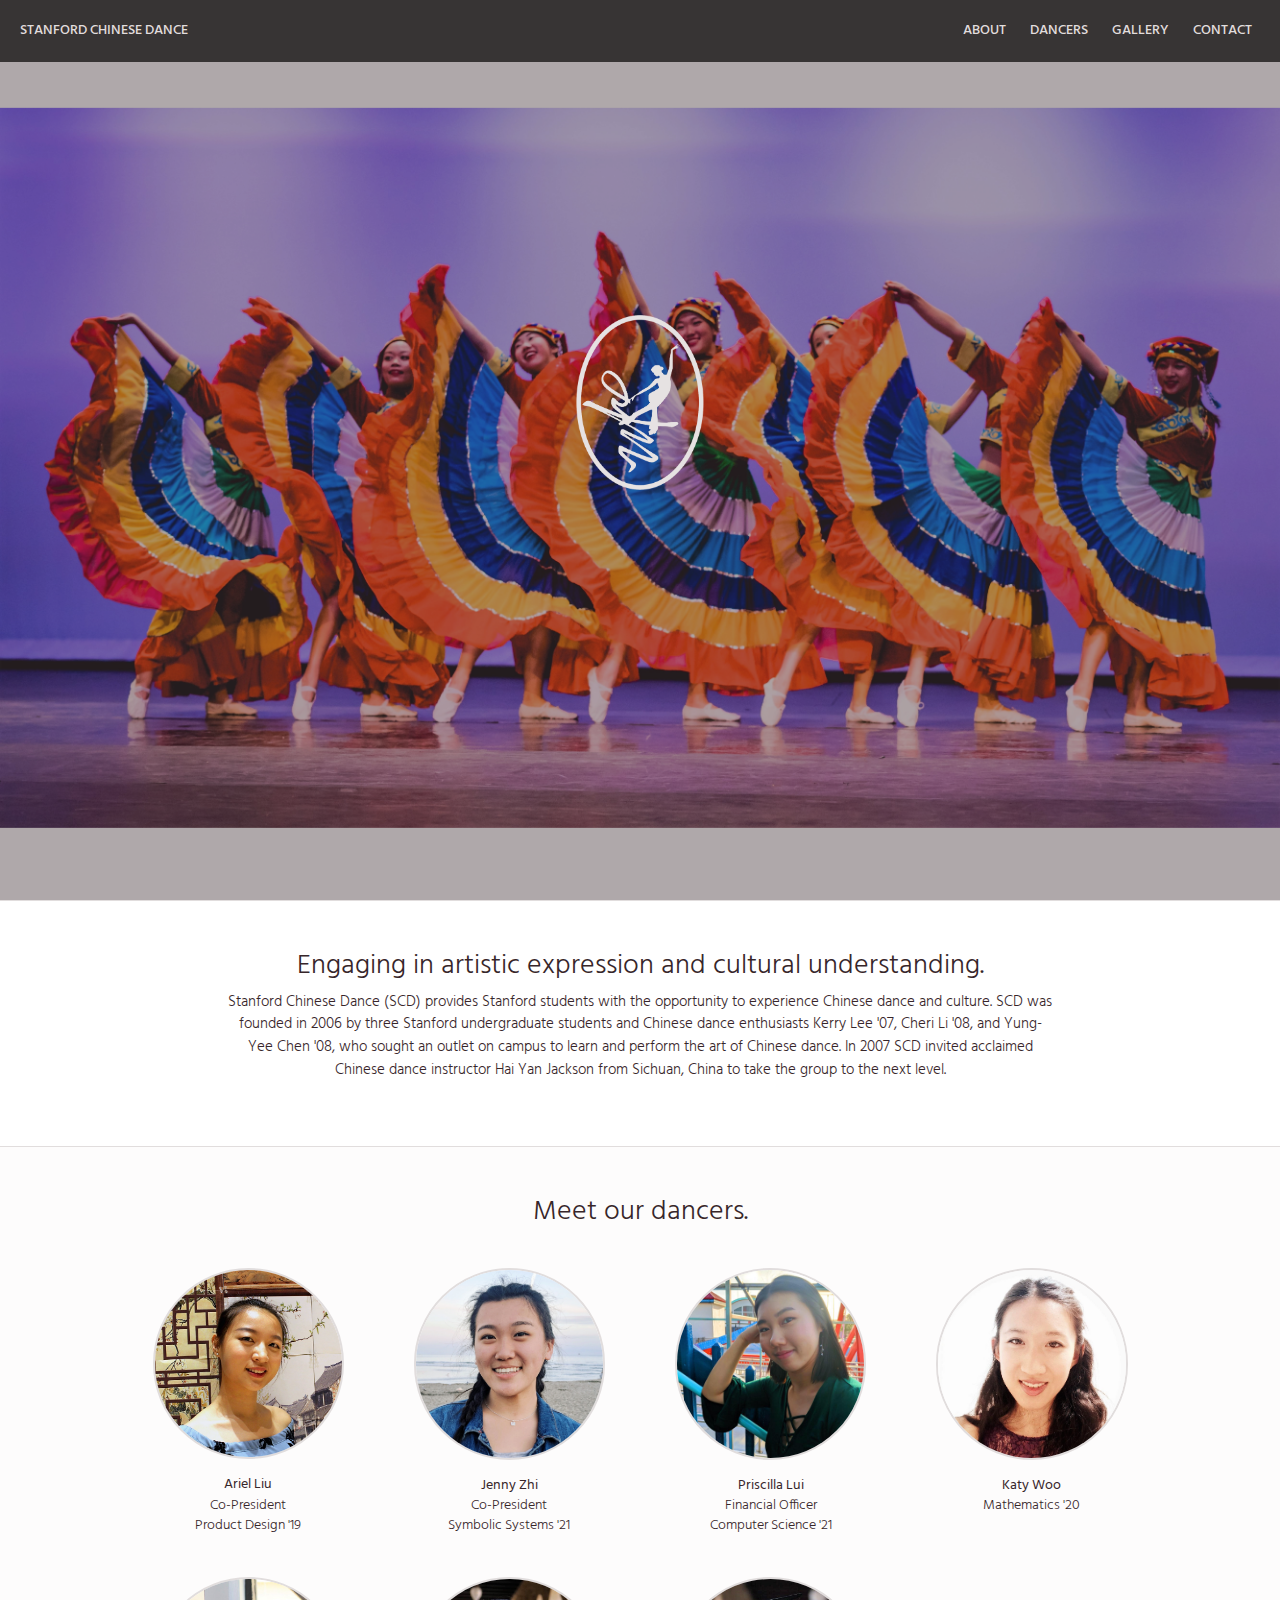
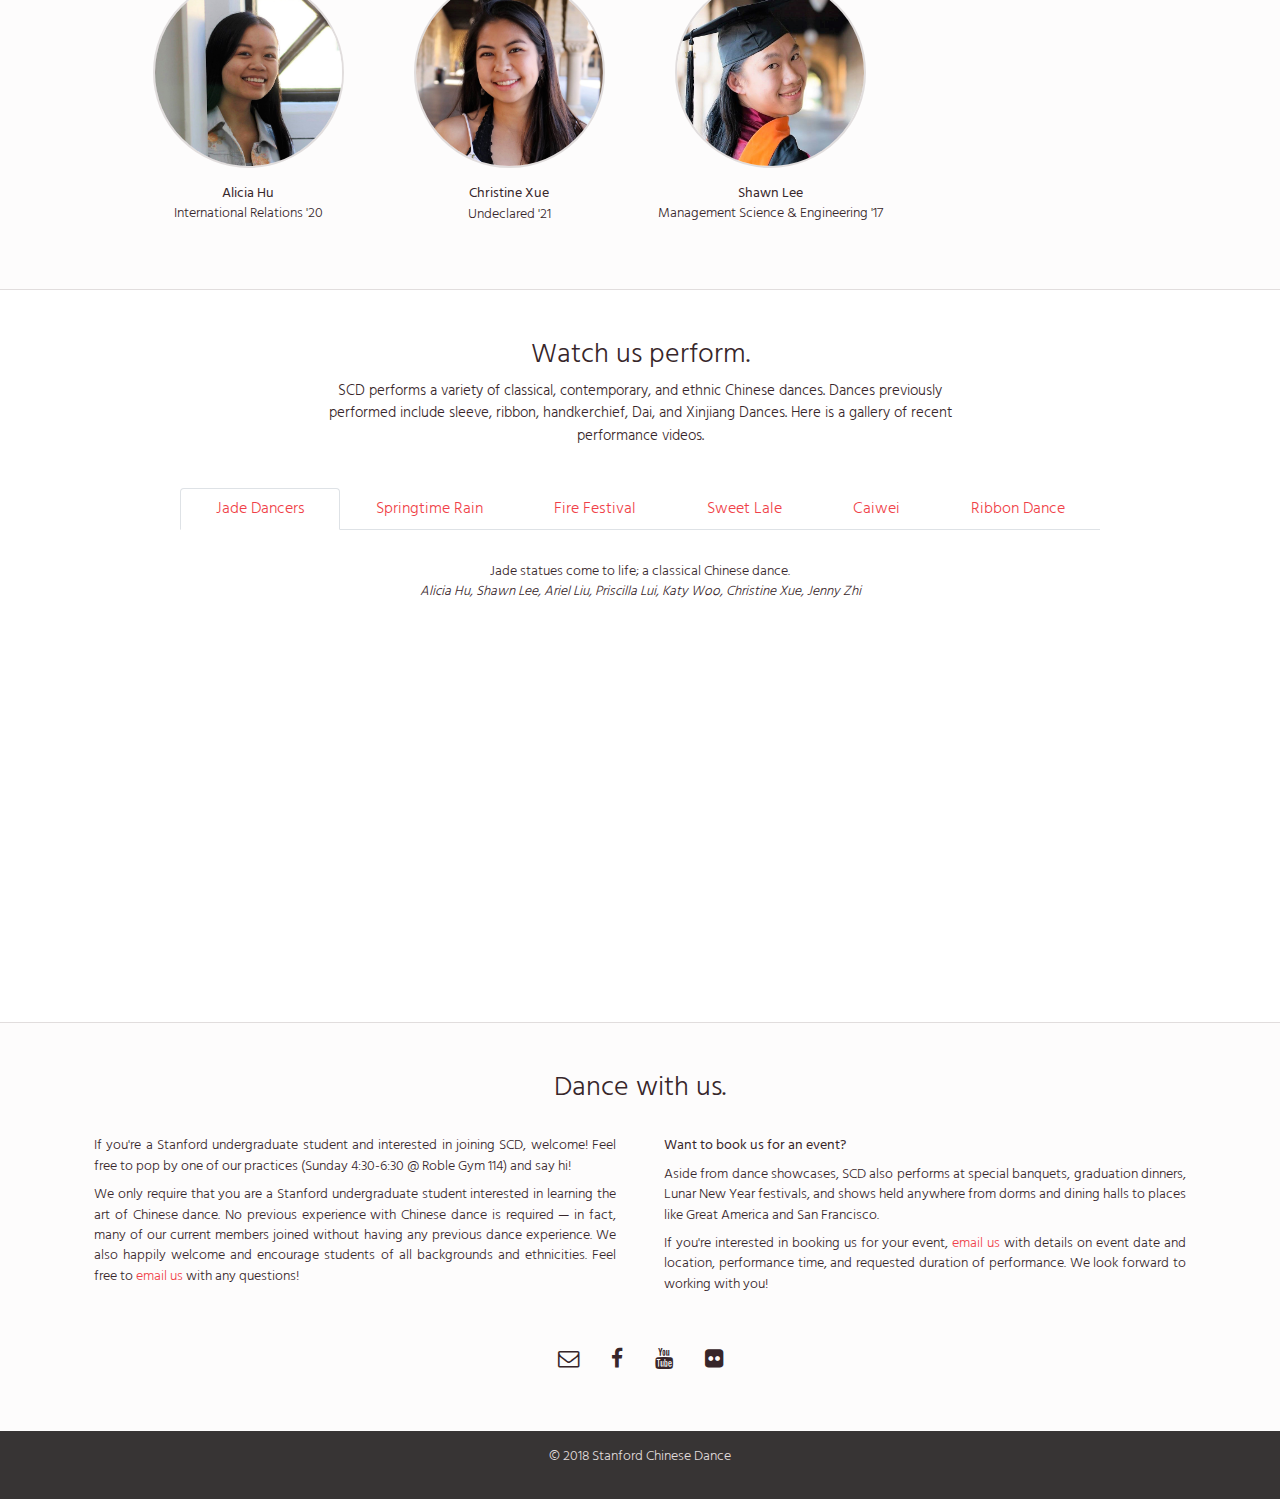
==== SCD.html @ 24c2ab9a "main page renaming" ====
<!DOCTYPE html>
<html lang="en">
<head>
    <meta charset="UTF-8">
    <link href="media/logo/logo_square_black.png" rel="icon">
    <link href="style.css" rel="stylesheet">
    <link rel="stylesheet" href="https://maxcdn.bootstrapcdn.com/bootstrap/4.1.3/css/bootstrap.min.css">
    <link rel="stylesheet" href="https://cdnjs.cloudflare.com/ajax/libs/font-awesome/4.7.0/css/font-awesome.min.css">
    <link href="https://fonts.googleapis.com/css?family=Hind:300,400,500" rel="stylesheet">
    <script src="https://ajax.googleapis.com/ajax/libs/jquery/3.3.1/jquery.min.js"></script>
    <script src="https://cdnjs.cloudflare.com/ajax/libs/popper.js/1.14.3/umd/popper.min.js"></script>
    <script src="https://maxcdn.bootstrapcdn.com/bootstrap/4.1.3/js/bootstrap.min.js"></script>
    <script src="script.js"></script>
    <title>Stanford Chinese Dance</title>
</head>
<body>
<nav class="navbar navbar-expand-sm fixed-top navbar-dark">
    <a class="navbar-brand" href="javascript:void(0)">Stanford Chinese Dance</a>
    <button class="navbar-toggler" type="button" data-toggle="collapse" data-target="#menu" aria-controls="menu" aria-expanded="false" aria-label="Toggle navigation">
        <span class="navbar-toggler-icon"></span>
    </button>
    <div class="collapse navbar-collapse" id="menu">
        <ul class="navbar-nav ml-auto">
            <li class="nav-item">
                <a href="#about" class="nav-link">About</a>
            </li>
            <li class="nav-item">
                <a href="#dancers" class="nav-link">Dancers</a>
            </li>
            <li class="nav-item">
                <a href="#gallery" class="nav-link">Gallery</a>
            </li>
            <li class="nav-item">
                <a href="#contact" class="nav-link">Contact</a>
            </li>
        </ul>
    </div>
</nav>
<div class="content">
    <div id="header">
        <div class="header-image">
            <div class="overlay"></div>
            <img src="media/photos/2017BreakingGround109.jpg" id="header-pic"/>
        </div>
        <img src="media/logo/logo_light_gray.png" id="header-logo"/>
    </div>
    <section class="section-border" id="about">
        <div class="container">
            <h2 class="text-center">Engaging in artistic expression and cultural understanding.</h2>
            <div class="row justify-content-center">
                <div class="col-8 col-md-9 col-sm-12">
                    <p class="text-center large-text">Stanford Chinese Dance (SCD) provides Stanford students with the opportunity to experience Chinese dance and culture. SCD was founded in 2006 by three Stanford undergraduate students and Chinese dance enthusiasts Kerry Lee '07, Cheri Li '08, and Yung-Yee Chen '08, who sought an outlet on campus to learn and perform the art of Chinese dance. In 2007 SCD invited acclaimed Chinese dance instructor Hai Yan Jackson from Sichuan, China to take the group to the next level.</p>
                </div>
            </div>
        </div>
    </section>
    <section class="section-border accent-gray-bg" id="dancers">
        <div class="container">
            <div class="row justify-content-center">
                <div class="col-11">
                    <h2 class="text-center mb-3">Meet our dancers.</h2>
                    <div class="row">
                        <div class="col-lg-3 col-md-4 col-sm-6">
                            <div class="img-container">
                                <img class="propic" src="media/photos/people/ariel_liu.jpg"/>
                            </div>
                            <p class="text-center"><b>Ariel Liu</b><br/>Co-President<br/>Product Design '19</p>
                        </div>
                        <div class="col-lg-3 col-md-4 col-sm-6">
                            <div class="img-container">
                                <img class="propic" src="media/photos/people/jenny_zhi.jpg"/>
                            </div>
                            <p class="text-center"><b>Jenny Zhi</b><br/>Co-President<br/>Symbolic Systems '21</p>
                        </div>
                        <div class="col-lg-3 col-md-4 col-sm-6">
                            <div class="img-container">
                                <img class="propic" src="media/photos/people/priscilla_lui.jpg"/>
                            </div>
                            <p class="text-center"><b>Priscilla Lui</b><br/>Financial Officer<br/>Computer Science '21</p>
                        </div>
                        <div class="col-lg-3 col-md-4 col-sm-6">
                            <div class="img-container">
                                <img class="propic" src="media/photos/people/katy_woo.jpg"/>
                            </div>
                            <p class="text-center"><b>Katy Woo</b><br/>Mathematics '20</p>
                        </div>
                        <div class="col-lg-3 col-md-4 col-sm-6">
                            <div class="img-container">
                                <img class="propic" src="media/photos/people/alicia_hu.jpg"/>
                            </div>
                            <p class="text-center"><b>Alicia Hu</b><br/>International Relations '20</p>
                        </div>
                        <div class="col-lg-3 col-md-4 col-sm-6">
                            <div class="img-container">
                                <img class="propic" src="media/photos/people/christine_xue.jpg"/>
                            </div>
                            <p class="text-center"><b>Christine Xue</b><br/>Undeclared '21</p>
                        </div>
                        <div class="col-lg-3 col-md-4 col-sm-6">
                            <div class="img-container">
                                <img class="propic" src="media/photos/people/shawn_lee.jpg"/>
                            </div>
                            <p class="text-center"><b>Shawn Lee</b><br/>Management Science & Engineering '17</p>
                        </div>
                    </div>
                </div>
            </div>
        </div>
    </section>
    <section class="section-border" id="gallery">
        <div class="container">
            <div class="row justify-content-center">
                <div class="col-lg-7 col-md-8 col-sm-9 col-xs-10">
                    <h2 class="text-center">Watch us perform.</h2>
                    <p class="text-center large-text">SCD performs a variety of classical, contemporary, and ethnic Chinese dances. Dances previously performed include sleeve, ribbon, handkerchief, Dai, and Xinjiang Dances. Here is a gallery of recent performance videos.</p>
                </div>
                <div class="gallery col-md-10 col-sm-12 mt-4">
                    <nav>
                        <div class="nav nav-tabs nav-fill" id="gallery-tabs" role="tablist">
                            <a class="nav-item nav-link active" id="jade-tab" href="javascript:void(0)" data-toggle="tab" data-target="#jade" role="tab" aria-controls="jade" aria-selected="true">Jade Dancers</a>
                            <a class="nav-item nav-link" id="umbrella-tab" data-toggle="tab" href="javascript:void(0)" data-target="#umbrella" role="tab" aria-controls="umbrella" aria-selected="false">Springtime Rain</a>
                            <a class="nav-item nav-link" id="yi-tab" data-toggle="tab" href="javascript:void(0)" data-target="#yi" role="tab" aria-controls="yi" aria-selected="false">Fire Festival</a>
                            <a class="nav-item nav-link" id="uyghur-tab" data-toggle="tab" href="javascript:void(0)" data-target="#uyghur" role="tab" aria-controls="uyghur" aria-selected="false">Sweet Lale</a>
                            <a class="nav-item nav-link" id="caiwei-tab" data-toggle="tab" href="javascript:void(0)" data-target="#caiwei" role="tab" aria-controls="caiwei" aria-selected="false">Caiwei</a>
                            <a class="nav-item nav-link" id="ribbon-tab" data-toggle="tab" href="javascript:void(0)" data-target="#ribbon" role="tab" aria-controls="ribbon" aria-selected="false">Ribbon Dance</a>
                        </div>
                        <div class="tab-content" id="gallery-tabs-content">
                            <div class="tab-pane fade show active" id="jade" role="tabpanel" aria-labelledby="jade-tab">
                                <p>Jade statues come to life; a classical Chinese dance.<br/><i>Alicia Hu, Shawn Lee, Ariel Liu, Priscilla Lui, Katy Woo, Christine Xue, Jenny Zhi</i></p>
                                <iframe width="560" height="315" src="https://www.youtube.com/embed/hVtlXX6EyWI?rel=0&amp;showinfo=0" frameborder="0" allow="autoplay; encrypted-media" allowfullscreen></iframe>
                            </div>
                            <div class="tab-pane fade" id="umbrella" role="tabpanel" aria-labelledby="umbrella-tab">
                                <p>Young girls frolicking in the spring rain.<br/><i>Alicia Hu, Priscilla Lui, Katy Woo, Jenny Zhi</i></p>
                                <iframe width="560" height="315" src="https://www.youtube.com/embed/C3eOQBNWw74?rel=0&amp;showinfo=0" frameborder="0" allow="autoplay; encrypted-media" allowfullscreen></iframe>
                            </div>
                            <div class="tab-pane fade" id="yi" role="tabpanel" aria-labelledby="yi-tab">
                                <p>Festivities of the Yi ethnic group.<br/><i>Alicia Hu, Shawn Lee, Ariel Liu, Priscilla Lui, Katy Woo, Christine Xue, Jenny Zhi</i></p>
                                <iframe width="560" height="315" src="https://www.youtube.com/embed/x-M481ydD0w?rel=0&amp;showinfo=0" frameborder="0" allow="autoplay; encrypted-media" allowfullscreen></iframe>
                            </div>
                            <div class="tab-pane fade" id="uyghur" role="tabpanel" aria-labelledby="uyghur-tab">
                                <p>Dance from the Uyghur ethnic group.<br/><i>Odette Du, Ariel Liu, Stephanie Uduji, Katy Woo</i></p>
                                <iframe width="560" height="315" src="https://www.youtube.com/embed/8Hy9SuL0zFI?rel=0&amp;showinfo=0" frameborder="0" allow="autoplay; encrypted-media" allowfullscreen></iframe>
                            </div>
                            <div class="tab-pane fade" id="caiwei" role="tabpanel" aria-labelledby="caiwei-tab">
                                <p>The Book of Odes: "When I left here, Willow shed tear. I came back now, Snow bends the bough. Long, long the way, hard, hard the day. Hunger and thirst, press me the worst. My grief overflows. Who knows, Who knows."</br><i>Odette Du, Leying Guan, Annie Hu, Karen Huynh, Shawn Lee, Ariel Liu, Janet Liu, Stephanie Uduji, Katy Woo, Zhexin Zhao</i></p>
                                <iframe width="560" height="315" src="https://www.youtube.com/embed/Yjje0QvmYqg?rel=0&amp;showinfo=0" frameborder="0" allow="autoplay; encrypted-media" allowfullscreen></iframe>
                            </div>
                            <div class="tab-pane fade" id="ribbon" role="tabpanel" aria-labelledby="ribbon-tab">
                                <p>Fluttering ribbons, rhythmic Chinese instrumental, and energetic dancers together herald the new year’s arrival.<br/><i>Helen Chen, Sunny Chen, Tingting Dai, Odette Du, Leying Guan, Annie Hu, Karen Huynh, Shawn Lee, Ariel Liu, Janet Liu, Stephanie Uduji, Katy Woo, Xueying Yan, Zhexin Zhao</i></p>
                                <iframe width="560" height="315" src="https://www.youtube.com/embed/_EIlGluLoyo?rel=0&amp;showinfo=0" frameborder="0" allow="autoplay; encrypted-media" allowfullscreen></iframe>
                            </div>
                        </div>
                    </nav>
                </div>
            </div>
        </div>
    </section>
    <section class="section-border accent-gray-bg" id="contact">
        <div class="container">
            <div class="row justify-content-center">
                <div class="col-12">
                    <h2 class="text-center">Dance with us.</h2>
                    <div class="row">
                        <div class="col p-4">
                            <p class="text-justify mb-2">If you're a Stanford undergraduate student and interested in joining SCD, welcome! Feel free to pop by one of our practices (Sunday 4:30-6:30 @ Roble Gym 114) and say hi!</p>
                            <p class="text-justify">We only require that you are a Stanford undergraduate student interested in learning the art of Chinese dance. No previous experience with Chinese dance is required — in fact, many of our current members joined without having any previous dance experience. We also happily welcome and encourage students of all backgrounds and ethnicities. Feel free to <a href="mailto:stanfordchinesedancers@gmail.com">email us</a> with any questions!</p>
                        </div>
                        <div class="col p-4">
                            <p class="mb-2"><b>Want to book us for an event?</b></p>
                            <p class="text-justify mb-2">Aside from dance showcases, SCD also performs at special banquets, graduation dinners, Lunar New Year festivals, and shows held anywhere from dorms and dining halls to places like Great America and San Francisco.</p>
                            <p class="text-justify mb-2">If you're interested in booking us for your event, <a href="mailto:stanfordchinesedancers@gmail.com">email us</a> with details on event date and location, performance time, and requested duration of performance. We look forward to working with you!</p>
                        </div>
                    </div>
                    <div class="row justify-content-center mt-2">
                        <a href="mailto:stanfordchinesedancers@gmail.com" target="_blank"><i class="fa fa-envelope-o fa-lg"></i></a>
                        <a href="https://facebook.com/stanfordchinesedance" target="_blank"><i class="fa fa-facebook fa-lg"></i></a>
                        <a href="https://www.youtube.com/user/StanfordChineseDance" target="_blank"><i class="fa fa-youtube fa-lg"></i></a>
                        <a href="http://www.flickr.com/photos/80533506@N02/" target="_blank"><i class="fa fa-flickr fa-lg"></i></a>
                    </div>
                </div>
            </div>
        </div>
    </section>
</div>
<div class="section footer">
    <p class="text-center">© 2018 Stanford Chinese Dance</p>
</div>
</body>
</html>
---- style.css ----
:root {
    --light: #fdfcfc !important;
    --medium: #e1dddd;
    --dark: #37262a !important;
    --lightgray: #c3c2bf;
    --gray: #373434 !important;
    --link: #f03f48 !important;
    --hover: #f4afaf !important;
}

html, body {
    font-family: 'Hind', sans-serif !important;
    font-weight: 300 !important;
    font-stretch: condensed !important;
}

body {
    position: relative;
}

h2 {
    color: var(--dark) !important;
    font-size: 1.75rem !important;
    font-weight: 300 !important;
}

h5 {
    color: var(--dark) !important;
    font-weight: 300 !important;
    font-size: 1.2rem !important;
}

p {
    color: var(--dark) !important;
    font-size: 0.85rem !important;
}

a {
    color: var(--link) !important;
}

a:hover, a:active {
    color: var(--hover) !important;
}

.gray {
    color: var(--lightgray) !important;
}

.large-text {
    font-size: 0.95rem !important;
}

.navbar {
    background-color: var(--gray);
}

.navbar a {
    text-transform: uppercase !important;
    font-size: 0.9rem !important;
    color: var(--medium) !important;
    font-weight: 500;
    margin: 0.25rem;
}

.navbar a:hover, .navbar a:active {
    color: var(--light) !important;
}

.section-border {
    border-top: 1px solid var(--medium) !important;
}

.accent-gray-bg {
    background-color: var(--light);
}

#header {
    position: relative;
    height: 100vh;
}

.header-image {
    position: absolute;
    z-index: -1;
    width: 100%;
    height: 100%;
    overflow: hidden;
}

.header-image img {
    position: absolute;
    top: 52%;
    transform: translateY(-50%);
    display: block;
    width: 100%;
}

.overlay {
    position:absolute;
    background-color:var(--dark);
    opacity:0.4;
    width: 100%;
    height: 100%;
    z-index:1;
}

#header-logo {
    width: 10%;
    position: absolute;
    top: 35%;
    left: 45%;
}

section {
    padding-top: 3rem;
    padding-bottom: 3rem;
}

.img-container {
    padding: 1.5rem 1.25rem 1rem;
}

.propic {
    width: 100%;
    border-radius: 50%;
    border: 2px solid var(--medium);
}

.tab-pane {
    padding: 2rem;
    text-align:center;
}

.fa {
    padding: 1rem;
    color: var(--dark);
}

.fa:hover {
    color: var(--link);
}

.footer {
    background-color: var(--gray);
    padding-top: 1rem;
    padding-bottom: 1rem;
}

.footer p {
    color: var(--medium) !important;
}
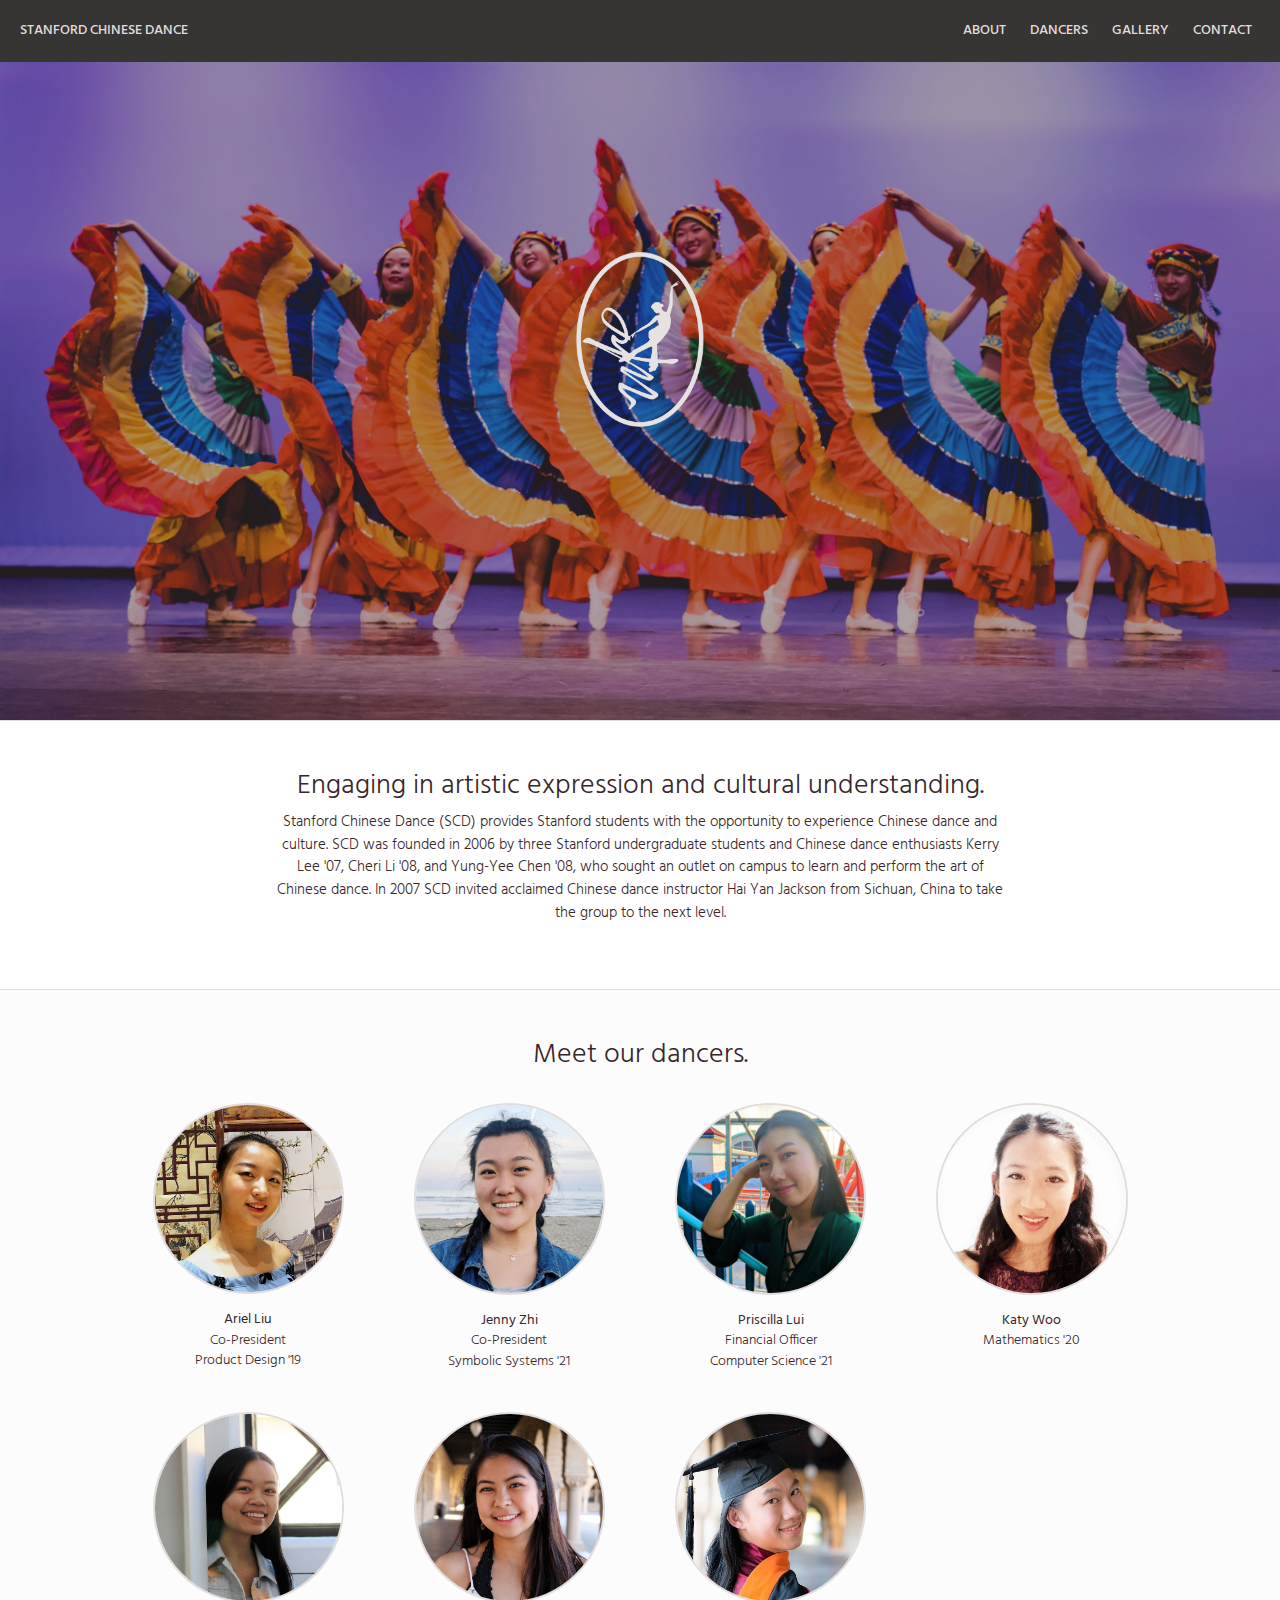
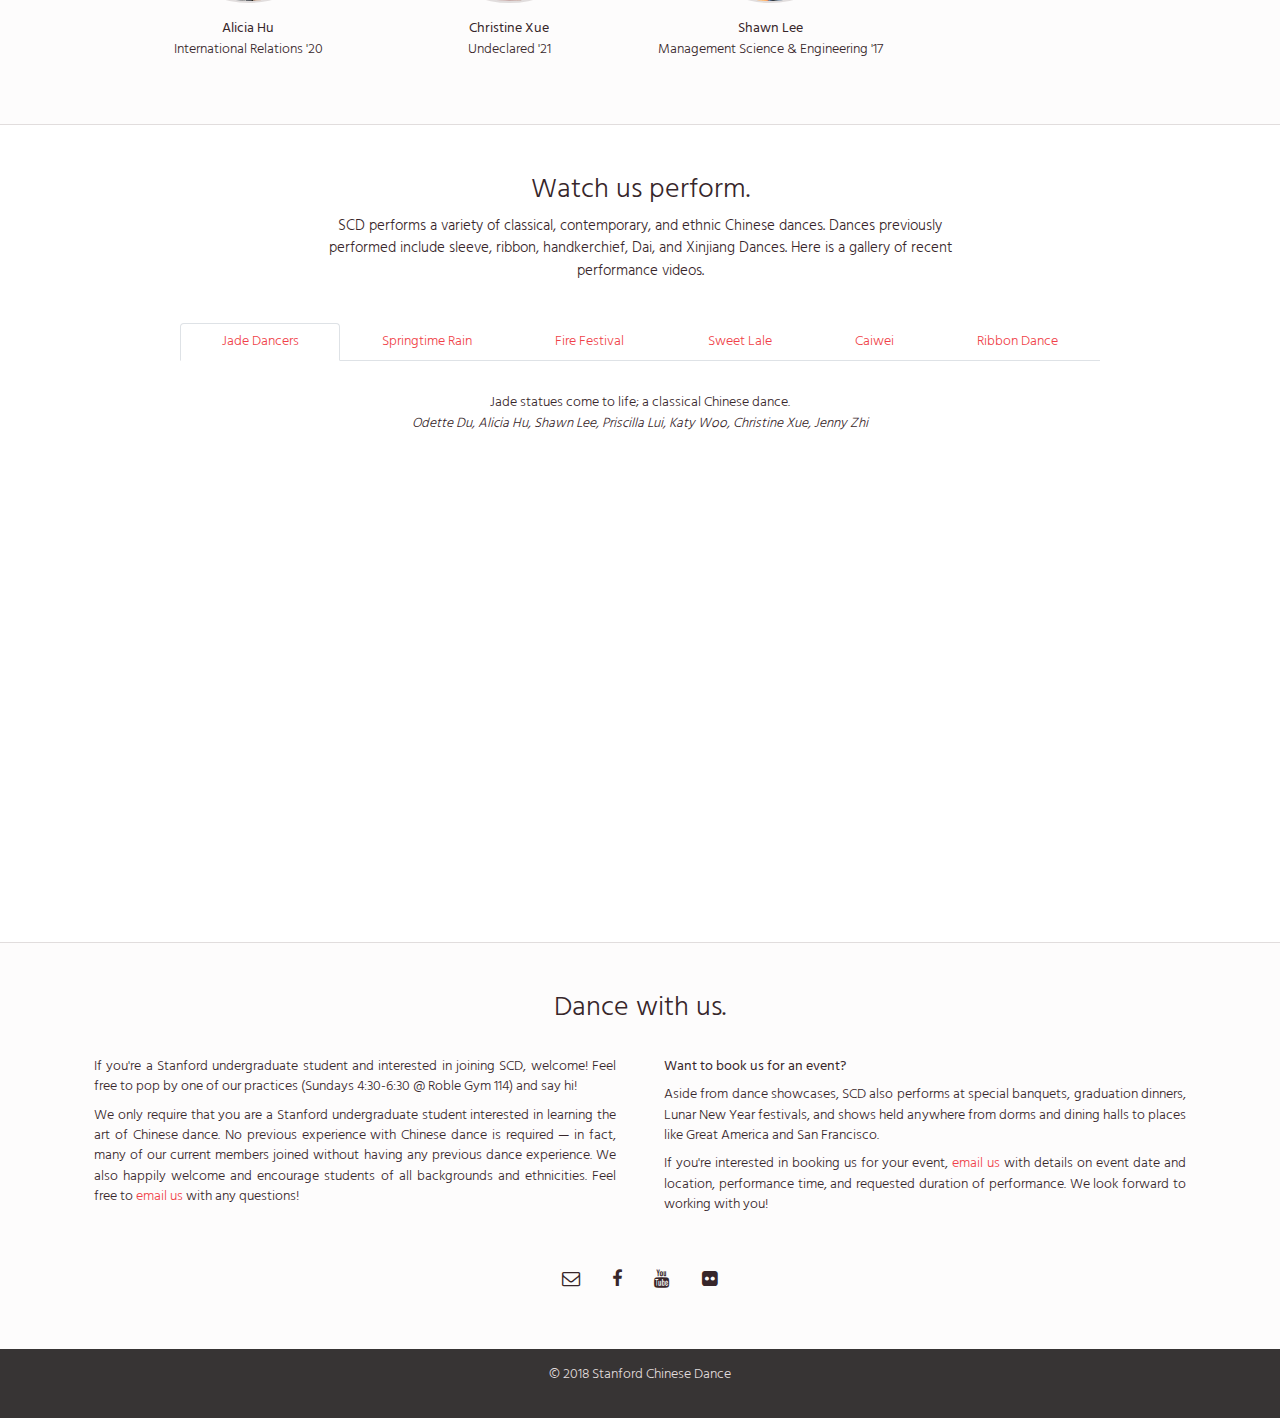
==== commit 5a2abef3: "responsive" ====
--- a/SCD.html
+++ b/SCD.html
@@ -2,6 +2,7 @@
 <html lang="en">
 <head>
     <meta charset="UTF-8">
+    <meta name="viewport" content="width=device-width, initial-scale=1">
     <link href="media/logo/logo_square_black.png" rel="icon">
     <link href="style.css" rel="stylesheet">
     <link rel="stylesheet" href="https://maxcdn.bootstrapcdn.com/bootstrap/4.1.3/css/bootstrap.min.css">
@@ -38,7 +39,7 @@
 </nav>
 <div class="content">
     <div id="header">
-        <div class="header-image">
+        <div id="header-image">
             <div class="overlay"></div>
             <img src="media/photos/2017BreakingGround109.jpg" id="header-pic"/>
         </div>
@@ -48,7 +49,7 @@
         <div class="container">
             <h2 class="text-center">Engaging in artistic expression and cultural understanding.</h2>
             <div class="row justify-content-center">
-                <div class="col-8 col-md-9 col-sm-12">
+                <div class="col-lg-8 col-md-9 col-sm-10 col-11">
                     <p class="text-center large-text">Stanford Chinese Dance (SCD) provides Stanford students with the opportunity to experience Chinese dance and culture. SCD was founded in 2006 by three Stanford undergraduate students and Chinese dance enthusiasts Kerry Lee '07, Cheri Li '08, and Yung-Yee Chen '08, who sought an outlet on campus to learn and perform the art of Chinese dance. In 2007 SCD invited acclaimed Chinese dance instructor Hai Yan Jackson from Sichuan, China to take the group to the next level.</p>
                 </div>
             </div>
@@ -57,46 +58,46 @@
     <section class="section-border accent-gray-bg" id="dancers">
         <div class="container">
             <div class="row justify-content-center">
-                <div class="col-11">
-                    <h2 class="text-center mb-3">Meet our dancers.</h2>
+                <div class="col-sm-11 col-12">
+                    <h2 class="text-center mb-2">Meet our dancers.</h2>
                     <div class="row">
-                        <div class="col-lg-3 col-md-4 col-sm-6">
+                        <div class="col-lg-3 col-md-4 col-6">
                             <div class="img-container">
                                 <img class="propic" src="media/photos/people/ariel_liu.jpg"/>
                             </div>
                             <p class="text-center"><b>Ariel Liu</b><br/>Co-President<br/>Product Design '19</p>
                         </div>
-                        <div class="col-lg-3 col-md-4 col-sm-6">
+                        <div class="col-lg-3 col-md-4 col-6">
                             <div class="img-container">
                                 <img class="propic" src="media/photos/people/jenny_zhi.jpg"/>
                             </div>
                             <p class="text-center"><b>Jenny Zhi</b><br/>Co-President<br/>Symbolic Systems '21</p>
                         </div>
-                        <div class="col-lg-3 col-md-4 col-sm-6">
+                        <div class="col-lg-3 col-md-4 col-6">
                             <div class="img-container">
                                 <img class="propic" src="media/photos/people/priscilla_lui.jpg"/>
                             </div>
                             <p class="text-center"><b>Priscilla Lui</b><br/>Financial Officer<br/>Computer Science '21</p>
                         </div>
-                        <div class="col-lg-3 col-md-4 col-sm-6">
+                        <div class="col-lg-3 col-md-4 col-6">
                             <div class="img-container">
                                 <img class="propic" src="media/photos/people/katy_woo.jpg"/>
                             </div>
                             <p class="text-center"><b>Katy Woo</b><br/>Mathematics '20</p>
                         </div>
-                        <div class="col-lg-3 col-md-4 col-sm-6">
+                        <div class="col-lg-3 col-md-4 col-6">
                             <div class="img-container">
                                 <img class="propic" src="media/photos/people/alicia_hu.jpg"/>
                             </div>
                             <p class="text-center"><b>Alicia Hu</b><br/>International Relations '20</p>
                         </div>
-                        <div class="col-lg-3 col-md-4 col-sm-6">
+                        <div class="col-lg-3 col-md-4 col-6">
                             <div class="img-container">
                                 <img class="propic" src="media/photos/people/christine_xue.jpg"/>
                             </div>
                             <p class="text-center"><b>Christine Xue</b><br/>Undeclared '21</p>
                         </div>
-                        <div class="col-lg-3 col-md-4 col-sm-6">
+                        <div class="col-lg-3 col-md-4 col-6">
                             <div class="img-container">
                                 <img class="propic" src="media/photos/people/shawn_lee.jpg"/>
                             </div>
@@ -126,28 +127,39 @@
                         </div>
                         <div class="tab-content" id="gallery-tabs-content">
                             <div class="tab-pane fade show active" id="jade" role="tabpanel" aria-labelledby="jade-tab">
-                                <p>Jade statues come to life; a classical Chinese dance.<br/><i>Alicia Hu, Shawn Lee, Ariel Liu, Priscilla Lui, Katy Woo, Christine Xue, Jenny Zhi</i></p>
-                                <iframe width="560" height="315" src="https://www.youtube.com/embed/hVtlXX6EyWI?rel=0&amp;showinfo=0" frameborder="0" allow="autoplay; encrypted-media" allowfullscreen></iframe>
+                                <p>Jade statues come to life; a classical Chinese dance.<br/><i>Odette Du, Alicia Hu, Shawn Lee, Priscilla Lui, Katy Woo, Christine Xue, Jenny Zhi</i></p>
+                                <div class="iframe-container">
+                                    <iframe src="https://www.youtube.com/embed/hVtlXX6EyWI?rel=0&amp;showinfo=0" allow="autoplay; encrypted-media" allowfullscreen></iframe>
+                                </div>
                             </div>
                             <div class="tab-pane fade" id="umbrella" role="tabpanel" aria-labelledby="umbrella-tab">
                                 <p>Young girls frolicking in the spring rain.<br/><i>Alicia Hu, Priscilla Lui, Katy Woo, Jenny Zhi</i></p>
-                                <iframe width="560" height="315" src="https://www.youtube.com/embed/C3eOQBNWw74?rel=0&amp;showinfo=0" frameborder="0" allow="autoplay; encrypted-media" allowfullscreen></iframe>
+                                <div class="iframe-container">
+                                    <iframe src="https://www.youtube.com/embed/C3eOQBNWw74?rel=0&amp;showinfo=0" allow="autoplay; encrypted-media" allowfullscreen></iframe>
+                                </div>
                             </div>
                             <div class="tab-pane fade" id="yi" role="tabpanel" aria-labelledby="yi-tab">
                                 <p>Festivities of the Yi ethnic group.<br/><i>Alicia Hu, Shawn Lee, Ariel Liu, Priscilla Lui, Katy Woo, Christine Xue, Jenny Zhi</i></p>
-                                <iframe width="560" height="315" src="https://www.youtube.com/embed/x-M481ydD0w?rel=0&amp;showinfo=0" frameborder="0" allow="autoplay; encrypted-media" allowfullscreen></iframe>
+                                <div class="iframe-container">
+                                    <iframe src="https://www.youtube.com/embed/S6p-x2PT6nU?rel=0&amp;showinfo=0" allow="autoplay; encrypted-media" allowfullscreen></iframe>                           </div>
                             </div>
                             <div class="tab-pane fade" id="uyghur" role="tabpanel" aria-labelledby="uyghur-tab">
                                 <p>Dance from the Uyghur ethnic group.<br/><i>Odette Du, Ariel Liu, Stephanie Uduji, Katy Woo</i></p>
-                                <iframe width="560" height="315" src="https://www.youtube.com/embed/8Hy9SuL0zFI?rel=0&amp;showinfo=0" frameborder="0" allow="autoplay; encrypted-media" allowfullscreen></iframe>
+                                <div class="iframe-container">
+                                    <iframe src="https://www.youtube.com/embed/8Hy9SuL0zFI?rel=0&amp;showinfo=0" allow="autoplay; encrypted-media" allowfullscreen></iframe>
+                                </div>
                             </div>
                             <div class="tab-pane fade" id="caiwei" role="tabpanel" aria-labelledby="caiwei-tab">
                                 <p>The Book of Odes: "When I left here, Willow shed tear. I came back now, Snow bends the bough. Long, long the way, hard, hard the day. Hunger and thirst, press me the worst. My grief overflows. Who knows, Who knows."</br><i>Odette Du, Leying Guan, Annie Hu, Karen Huynh, Shawn Lee, Ariel Liu, Janet Liu, Stephanie Uduji, Katy Woo, Zhexin Zhao</i></p>
-                                <iframe width="560" height="315" src="https://www.youtube.com/embed/Yjje0QvmYqg?rel=0&amp;showinfo=0" frameborder="0" allow="autoplay; encrypted-media" allowfullscreen></iframe>
+                                <div class="iframe-container">
+                                    <iframe src="https://www.youtube.com/embed/Yjje0QvmYqg?rel=0&amp;showinfo=0" allow="autoplay; encrypted-media" allowfullscreen></iframe>
+                                </div>
                             </div>
                             <div class="tab-pane fade" id="ribbon" role="tabpanel" aria-labelledby="ribbon-tab">
                                 <p>Fluttering ribbons, rhythmic Chinese instrumental, and energetic dancers together herald the new year’s arrival.<br/><i>Helen Chen, Sunny Chen, Tingting Dai, Odette Du, Leying Guan, Annie Hu, Karen Huynh, Shawn Lee, Ariel Liu, Janet Liu, Stephanie Uduji, Katy Woo, Xueying Yan, Zhexin Zhao</i></p>
-                                <iframe width="560" height="315" src="https://www.youtube.com/embed/_EIlGluLoyo?rel=0&amp;showinfo=0" frameborder="0" allow="autoplay; encrypted-media" allowfullscreen></iframe>
+                                <div class="iframe-container">
+                                    <iframe src="https://www.youtube.com/embed/_EIlGluLoyo?rel=0&amp;showinfo=0" allow="autoplay; encrypted-media" allowfullscreen></iframe>
+                                </div>
                             </div>
                         </div>
                     </nav>
@@ -161,11 +173,11 @@
                 <div class="col-12">
                     <h2 class="text-center">Dance with us.</h2>
                     <div class="row">
-                        <div class="col p-4">
-                            <p class="text-justify mb-2">If you're a Stanford undergraduate student and interested in joining SCD, welcome! Feel free to pop by one of our practices (Sunday 4:30-6:30 @ Roble Gym 114) and say hi!</p>
+                        <div class="col-sm p-4">
+                            <p class="text-justify mb-2">If you're a Stanford undergraduate student and interested in joining SCD, welcome! Feel free to pop by one of our practices (Sundays 4:30-6:30 @ Roble Gym 114) and say hi!</p>
                             <p class="text-justify">We only require that you are a Stanford undergraduate student interested in learning the art of Chinese dance. No previous experience with Chinese dance is required — in fact, many of our current members joined without having any previous dance experience. We also happily welcome and encourage students of all backgrounds and ethnicities. Feel free to <a href="mailto:stanfordchinesedancers@gmail.com">email us</a> with any questions!</p>
                         </div>
-                        <div class="col p-4">
+                        <div class="col-sm p-4">
                             <p class="mb-2"><b>Want to book us for an event?</b></p>
                             <p class="text-justify mb-2">Aside from dance showcases, SCD also performs at special banquets, graduation dinners, Lunar New Year festivals, and shows held anywhere from dorms and dining halls to places like Great America and San Francisco.</p>
                             <p class="text-justify mb-2">If you're interested in booking us for your event, <a href="mailto:stanfordchinesedancers@gmail.com">email us</a> with details on event date and location, performance time, and requested duration of performance. We look forward to working with you!</p>
--- a/style.css
+++ b/style.css
@@ -36,6 +36,7 @@
 }
 
 a {
+    font-size: 0.85rem !important;
     color: var(--link) !important;
 }
 
@@ -80,7 +81,7 @@
     height: 100vh;
 }
 
-.header-image {
+#header-image {
     position: absolute;
     z-index: -1;
     width: 100%;
@@ -88,7 +89,7 @@
     overflow: hidden;
 }
 
-.header-image img {
+#header-image img {
     position: absolute;
     top: 52%;
     transform: translateY(-50%);
@@ -128,8 +129,27 @@
 }
 
 .tab-pane {
-    padding: 2rem;
+    padding: 2rem 1rem 0;
     text-align:center;
+}
+
+.iframe-container {
+    overflow:hidden;
+    padding-top: 50%;
+    position:relative;
+}
+
+.iframe-container iframe {
+    border: 0;
+    height: 100%;
+    left: 5%;
+    position: absolute;
+    top: 0;
+    width: 90%;
+}
+
+iframe {
+    widthh: 90%;
 }
 
 .fa {
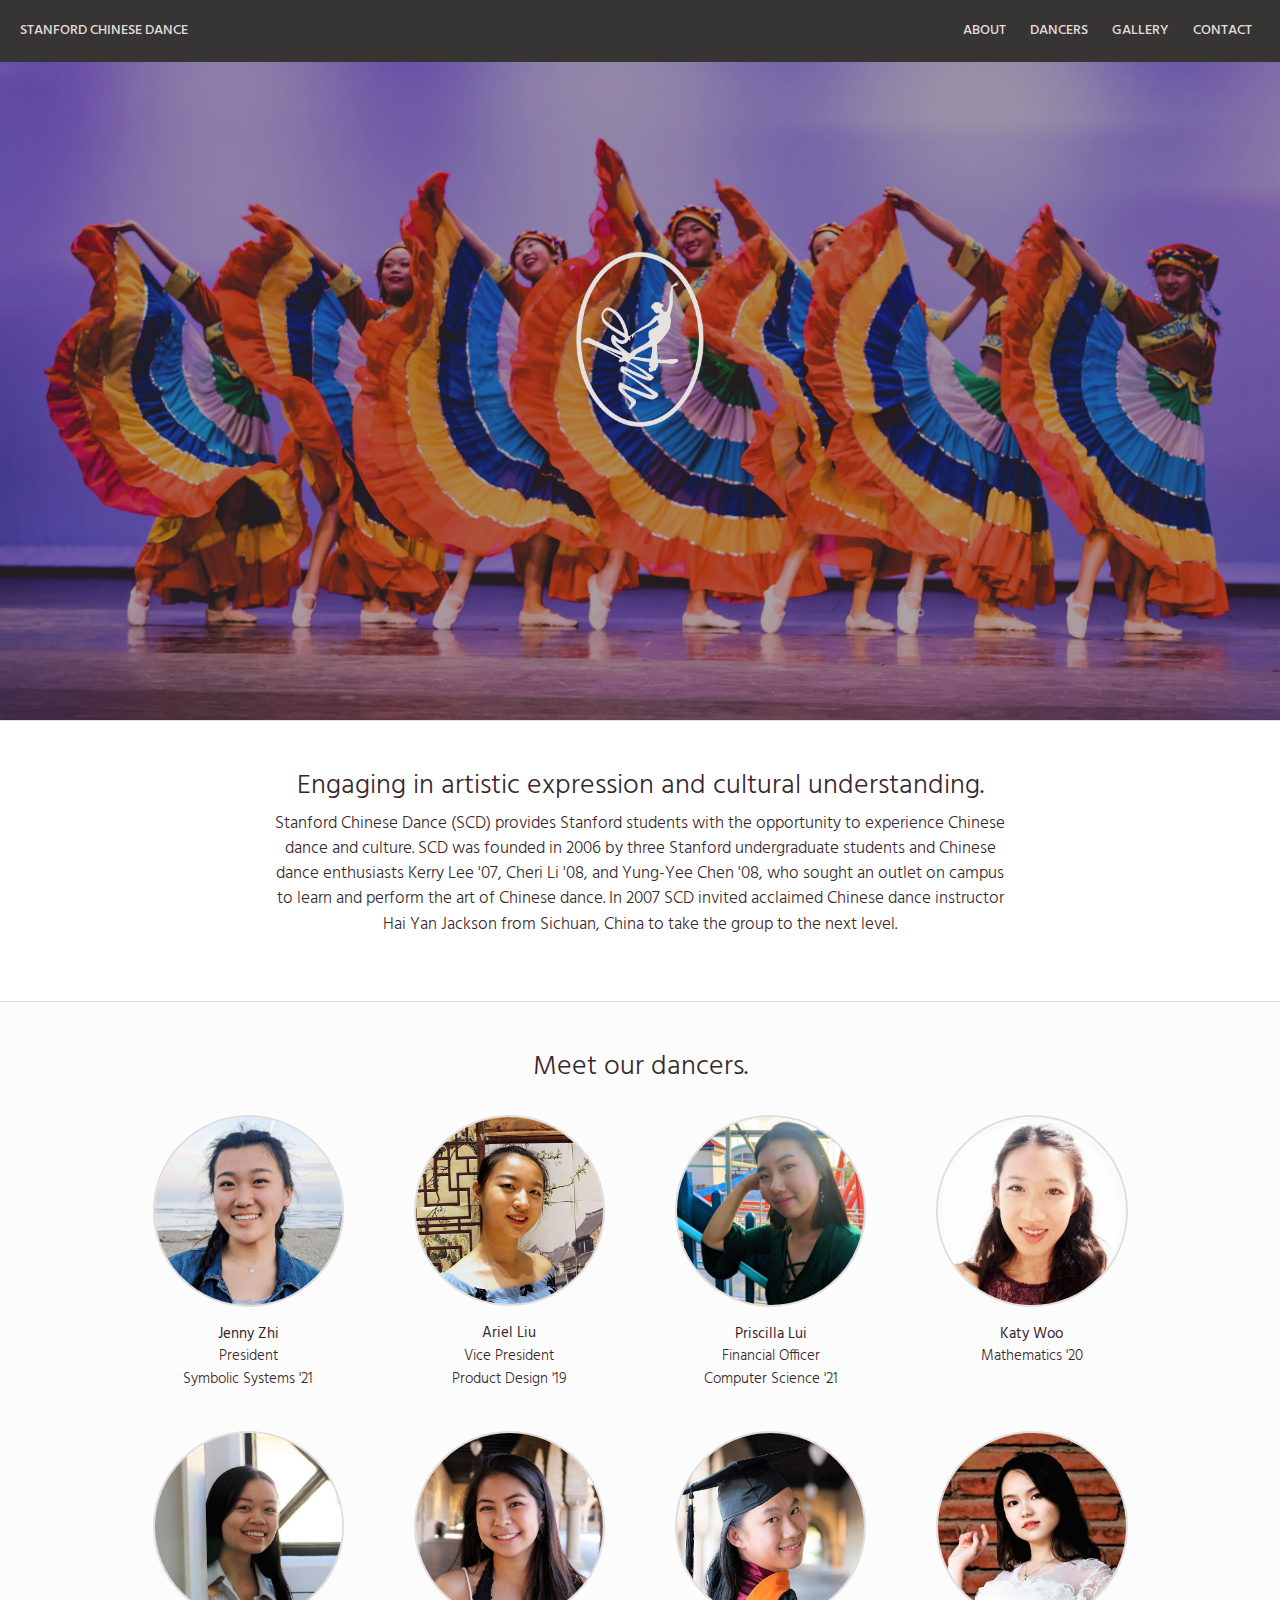
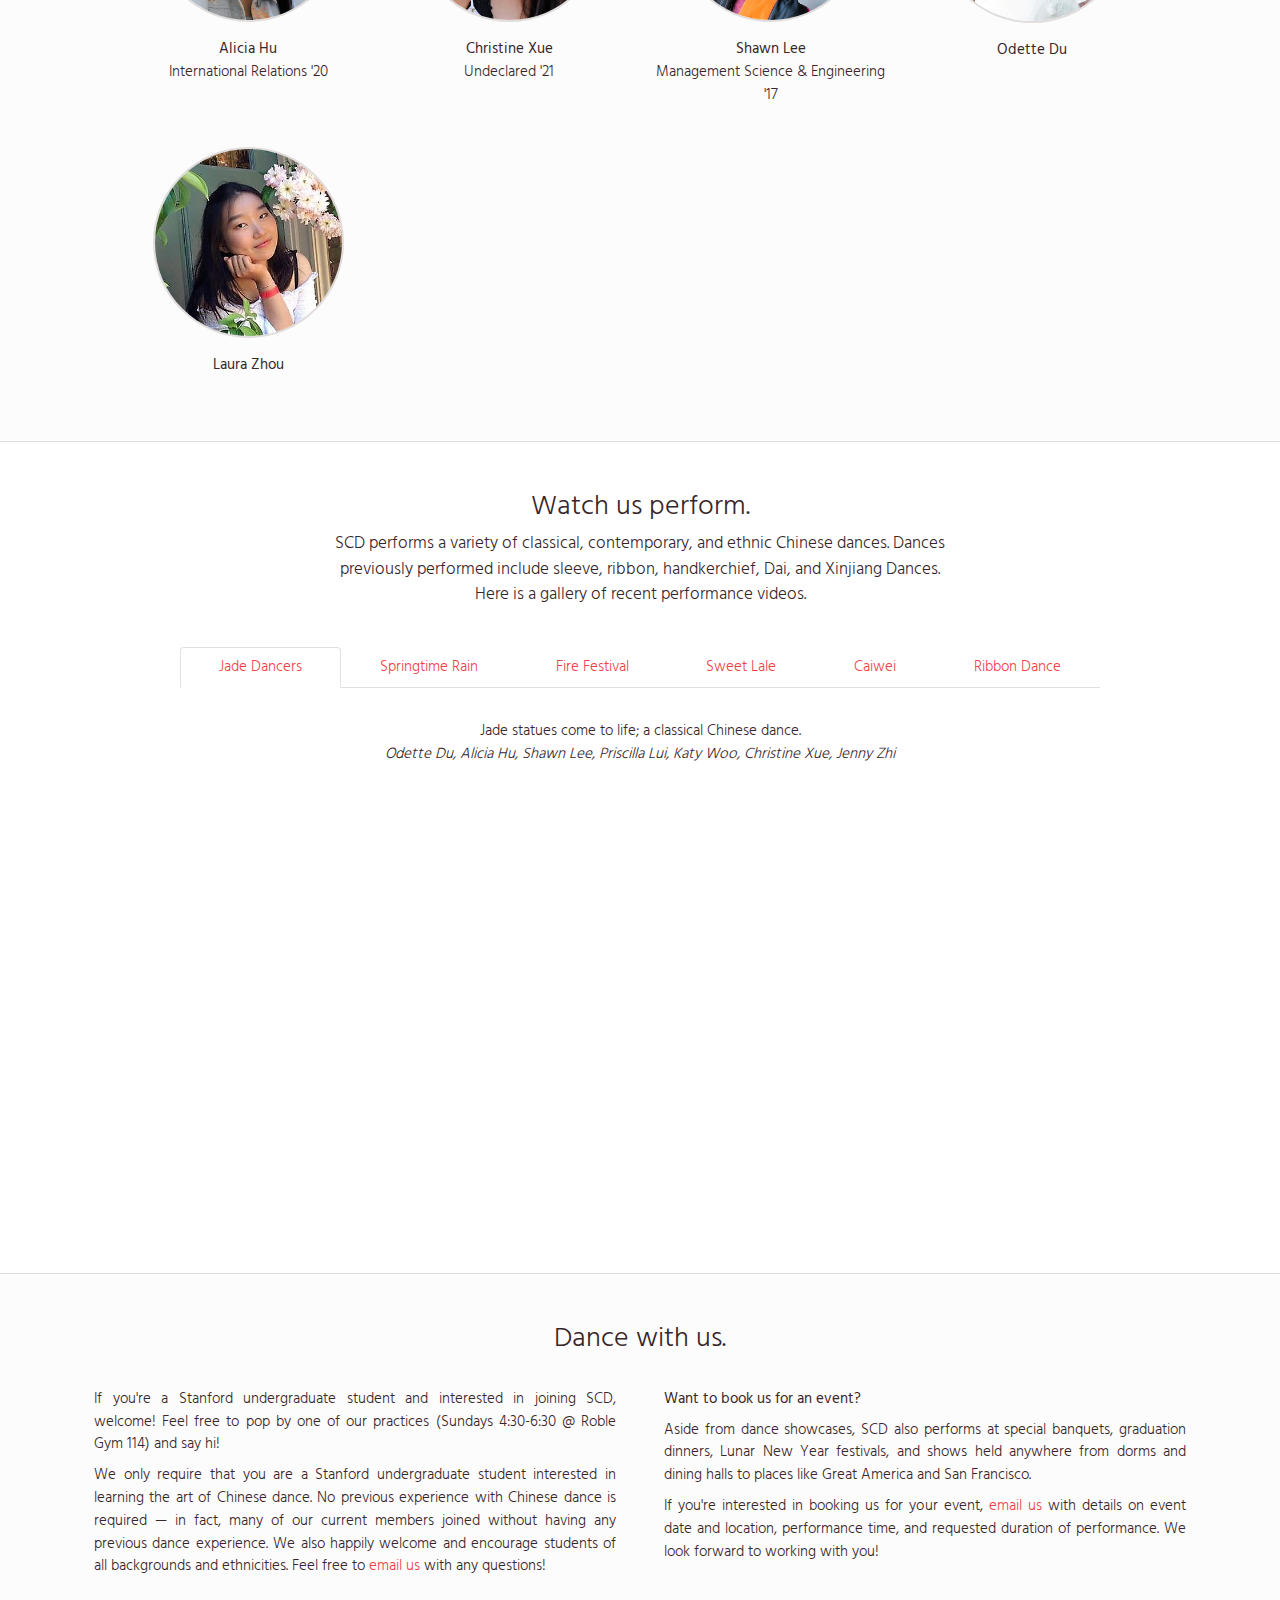
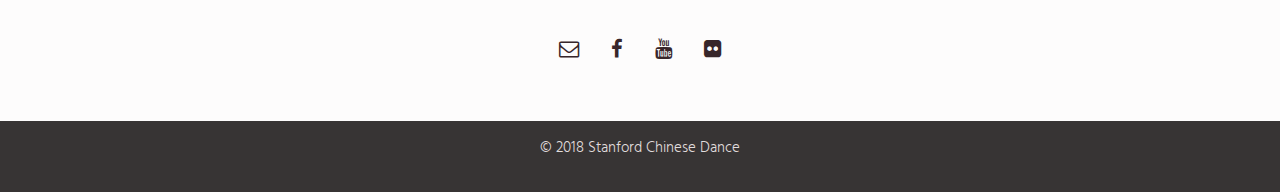
==== commit 652c6052: "adding people" ====
--- a/SCD.html
+++ b/SCD.html
@@ -63,15 +63,15 @@
                     <div class="row">
                         <div class="col-lg-3 col-md-4 col-6">
                             <div class="img-container">
+                                <img class="propic" src="media/photos/people/jenny_zhi.jpg"/>
+                            </div>
+                            <p class="text-center"><b>Jenny Zhi</b><br/>President<br/>Symbolic Systems '21</p>
+                        </div>
+                        <div class="col-lg-3 col-md-4 col-6">
+                            <div class="img-container">
                                 <img class="propic" src="media/photos/people/ariel_liu.jpg"/>
                             </div>
-                            <p class="text-center"><b>Ariel Liu</b><br/>Co-President<br/>Product Design '19</p>
-                        </div>
-                        <div class="col-lg-3 col-md-4 col-6">
-                            <div class="img-container">
-                                <img class="propic" src="media/photos/people/jenny_zhi.jpg"/>
-                            </div>
-                            <p class="text-center"><b>Jenny Zhi</b><br/>Co-President<br/>Symbolic Systems '21</p>
+                            <p class="text-center"><b>Ariel Liu</b><br/>Vice President<br/>Product Design '19</p>
                         </div>
                         <div class="col-lg-3 col-md-4 col-6">
                             <div class="img-container">
@@ -102,6 +102,18 @@
                                 <img class="propic" src="media/photos/people/shawn_lee.jpg"/>
                             </div>
                             <p class="text-center"><b>Shawn Lee</b><br/>Management Science & Engineering '17</p>
+                        </div>
+                        <div class="col-lg-3 col-md-4 col-6">
+                            <div class="img-container">
+                                <img class="propic" src="media/photos/people/odette_du.jpg"/>
+                            </div>
+                            <p class="text-center"><b>Odette Du</b></p>
+                        </div>
+                        <div class="col-lg-3 col-md-4 col-6">
+                            <div class="img-container">
+                                <img class="propic" src="media/photos/people/laura_zhou.jpg"/>
+                            </div>
+                            <p class="text-center"><b>Laura Zhou</b></p>
                         </div>
                     </div>
                 </div>
--- a/style.css
+++ b/style.css
@@ -32,11 +32,11 @@
 
 p {
     color: var(--dark) !important;
-    font-size: 0.85rem !important;
+    font-size: 0.95rem !important;
 }
 
 a {
-    font-size: 0.85rem !important;
+    font-size: 0.95rem !important;
     color: var(--link) !important;
 }
 
@@ -49,7 +49,7 @@
 }
 
 .large-text {
-    font-size: 0.95rem !important;
+    font-size: 1.05rem !important;
 }
 
 .navbar {
